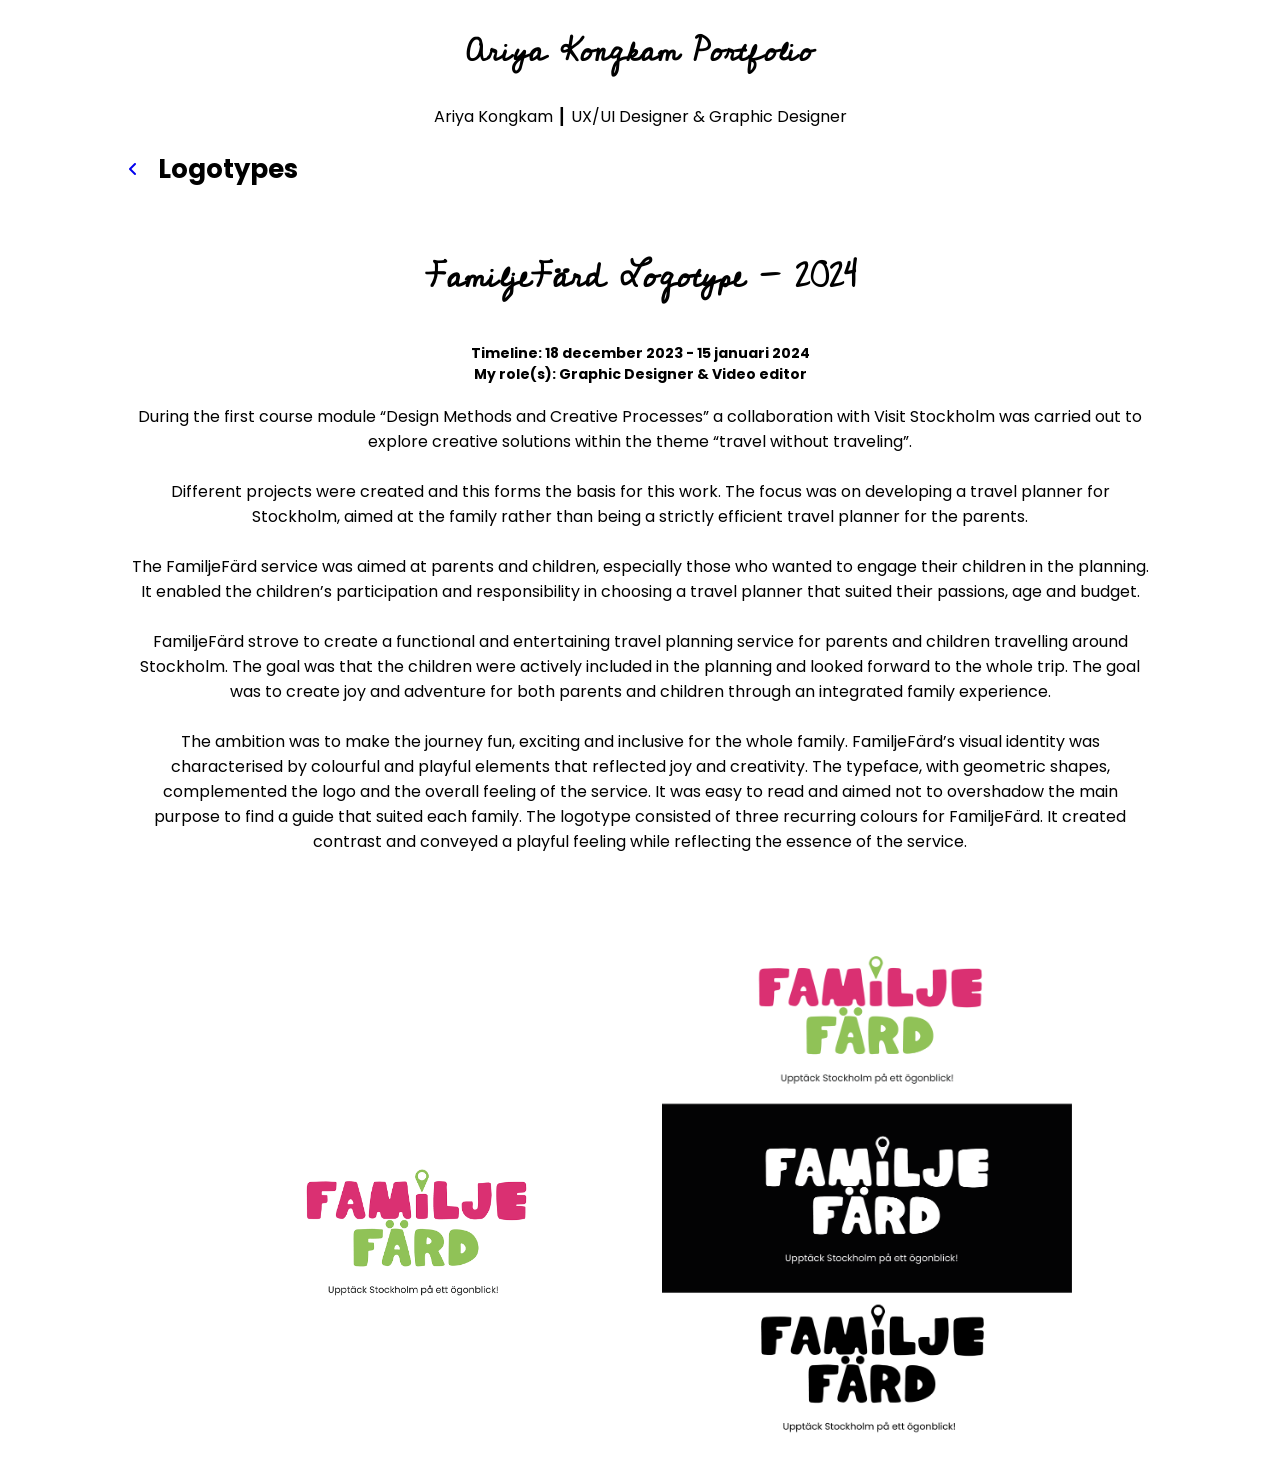
==== familjefard.html @ f7e3c741 "Add files via upload Initial portfolio upload" ====
<!DOCTYPE html>
<html>
    <head>
        <link rel="preconnect" href="https://fonts.googleapis.com">
        <link rel="preconnect" href="https://fonts.gstatic.com" crossorigin>
        <link href="https://fonts.googleapis.com/css2?family=Cedarville+Cursive&family=Poppins:ital,wght@0,100;0,200;0,300;0,400;0,500;0,600;0,700;0,800;0,900;1,100;1,200;1,300;1,400;1,500;1,600;1,700;1,800;1,900&display=swap" rel="stylesheet">

        <link rel="icon" type="image/x-icon" href="favi2.ico">
        <link rel="stylesheet" href="style.css">
        <title>Ariya Kongkam Portfolio</title>

        <link rel="stylesheet" href="https://cdnjs.cloudflare.com/ajax/libs/font-awesome/6.4.0/css/all.min.css">
    </head>

<body>
    <h1>Ariya Kongkam Portfolio</h1></a>
    <div class="underr">
        <a>Ariya Kongkam ┃ UX/UI Designer & Graphic Designer</a>
    </div>

<!--
<ul class="nav">
    <li><a href="#logotypes">Logotypes</a></li>
    <li><a href="#mockups">Mockups</a></li>
    <li><a href="#posters">Posters</a></li>
    <li><a href="">About Me</a></li>
    <li><a href="">Contact Me</a></li>
</ul>
-->

<div class="backicon">
    <a href="index.html"><i class="fa-solid fa-angle-left"></i></a>
    <h2>Logotypes</h2>
</div>

<div class="design">
    <h3>FamiljeFärd Logotype - 2024</h3>
    <h4>Timeline: 18 december 2023 - 15 januari 2024<br>
        My role(s): Graphic Designer & Video editor</h4>

    <p>During the first course module “Design Methods and Creative Processes” a collaboration with Visit Stockholm was carried out to explore creative solutions within the theme “travel without traveling”.<br><br>
        Different projects were created and this forms the basis for this work. The focus was on developing a travel planner for Stockholm, aimed at the family rather than being a strictly efficient travel planner for the parents.<br><br>
        The FamiljeFärd service was aimed at parents and children, especially those who wanted to engage their children in the planning. It enabled the children’s participation and responsibility in choosing a travel planner that suited their passions, age and budget.<br><br>
        FamiljeFärd strove to create a functional and entertaining travel planning service for parents and children travelling around Stockholm. The goal was that the children were actively included in the planning and looked forward to the whole trip. The goal was to create joy and adventure for both parents and children through an integrated family experience.<br><br>
        The ambition was to make the journey fun, exciting and inclusive for the whole family. FamiljeFärd’s visual identity was characterised by colourful and playful elements that reflected joy and creativity. The typeface, with geometric shapes, complemented the logo and the overall feeling of the service. It was easy to read and aimed not to overshadow the main purpose to find a guide that suited each family. The logotype consisted of three recurring colours for FamiljeFärd. It created contrast and conveyed a playful feeling while reflecting the essence of the service.</p>
    <img src="logotype_familjefard1.png"></a>
    <img src="logotype_familjefard.png"></a>
</div>

</body>
</html>
---- style.css ----
body{
    scroll-behavior: smooth;
    font-family: "Poppins", sans-serif;
    margin: 0px 10% 0px 10%;
}

h1{
    font-family: "Cedarville Cursive", cursive;
    font-size: 32px;
    text-align: center;
    list-style: none;
}

.underr{
    text-align: center;
}

h2{
    font-size: 26px;
}

h3{
    font-family: "Cedarville Cursive", cursive;
    font-size: 34px;
}

.p{
    font-size: 14px;
}

/* Poppins font */
.poppins-regular {
  font-family: "Poppins", sans-serif;
  font-weight: 400;
  font-style: normal;
}

.poppins-bold {
  font-family: "Poppins", sans-serif;
  font-weight: 700;
  font-style: normal;
}

/* Cederville Cursive */
.cedarville-cursive-regular {
  font-family: "Cedarville Cursive", cursive;
  font-weight: 400;
  font-style: normal;
}

/* Navigation */
.nav{
    list-style: none;
    padding: 0%;
    margin: 20px 0;
    display: flex;
    gap: 30px;
    justify-content: center;
}

.nav li a{
    text-decoration: none;
    color: black;
}

.nav li a:hover{
    font-weight: bold;
}

/* Images */
.imgs{
    margin-bottom: 5%;
    display: flex;
    gap: 50px;
    flex-wrap: wrap;
}

.imgs img{
    width: 300px;
    height: 250px;
    object-fit: cover;
    transition: 0.5s;
}

.imgs img:hover{
    opacity: 0.3;
}

/* Contact feild */
.contact-container{
    margin-left: 10%;
    display: flex;
    align-items: center;
    gap: 50px;
}

.contact-container img{
    width: 450px;
    max-height: 600px;
    border-radius: 50%;
}

.contacttext{
    max-width: 500px;
}

.contacttext h4{
    font-size: 26px;
    font-weight: bold;
}

/* design */
.design{
    text-align: center;
    justify-content: center;
}

.design img{
    width: 40%;
    height: 100%;
    padding: 20px;
}

.design h4{
    font-weight: bold;
    font-size: 14px;
}

.design p{
    margin-bottom: 8%;
}

/* Back icon */
.backicon{
    display: inline-flex;
    align-items: center;
    gap: 20px;
}

.aboutme-text{
    margin-bottom: 5%;
}
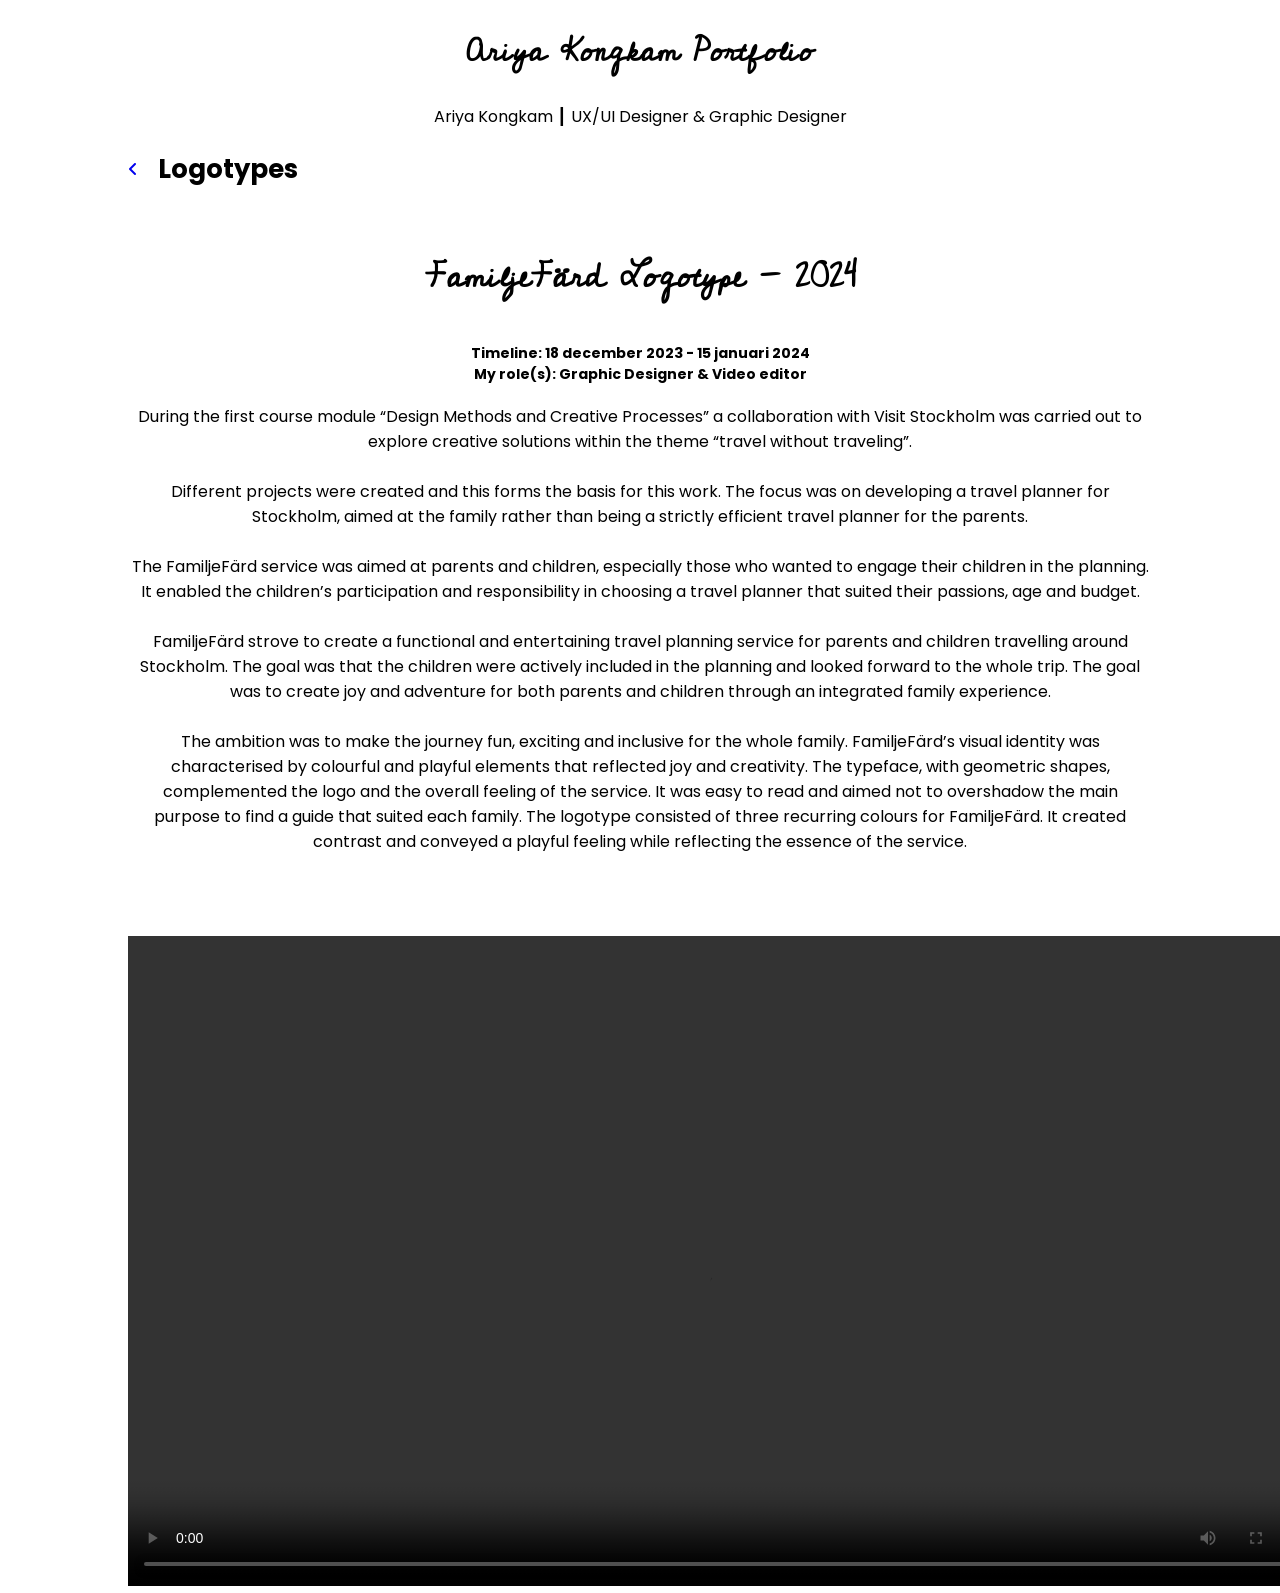
==== commit dce5b42c: "Update familjefard.html added video" ====
--- a/familjefard.html
+++ b/familjefard.html
@@ -43,9 +43,13 @@
         The FamiljeFärd service was aimed at parents and children, especially those who wanted to engage their children in the planning. It enabled the children’s participation and responsibility in choosing a travel planner that suited their passions, age and budget.<br><br>
         FamiljeFärd strove to create a functional and entertaining travel planning service for parents and children travelling around Stockholm. The goal was that the children were actively included in the planning and looked forward to the whole trip. The goal was to create joy and adventure for both parents and children through an integrated family experience.<br><br>
         The ambition was to make the journey fun, exciting and inclusive for the whole family. FamiljeFärd’s visual identity was characterised by colourful and playful elements that reflected joy and creativity. The typeface, with geometric shapes, complemented the logo and the overall feeling of the service. It was easy to read and aimed not to overshadow the main purpose to find a guide that suited each family. The logotype consisted of three recurring colours for FamiljeFärd. It created contrast and conveyed a playful feeling while reflecting the essence of the service.</p>
+    <video width="1200" height="650" controls>
+        <source src="video_familjefard.mp4" type="video_familjefard/mp4"
+            </video>
     <img src="logotype_familjefard1.png"></a>
     <img src="logotype_familjefard.png"></a>
 </div>
 
 </body>
-</html>+
+</html>
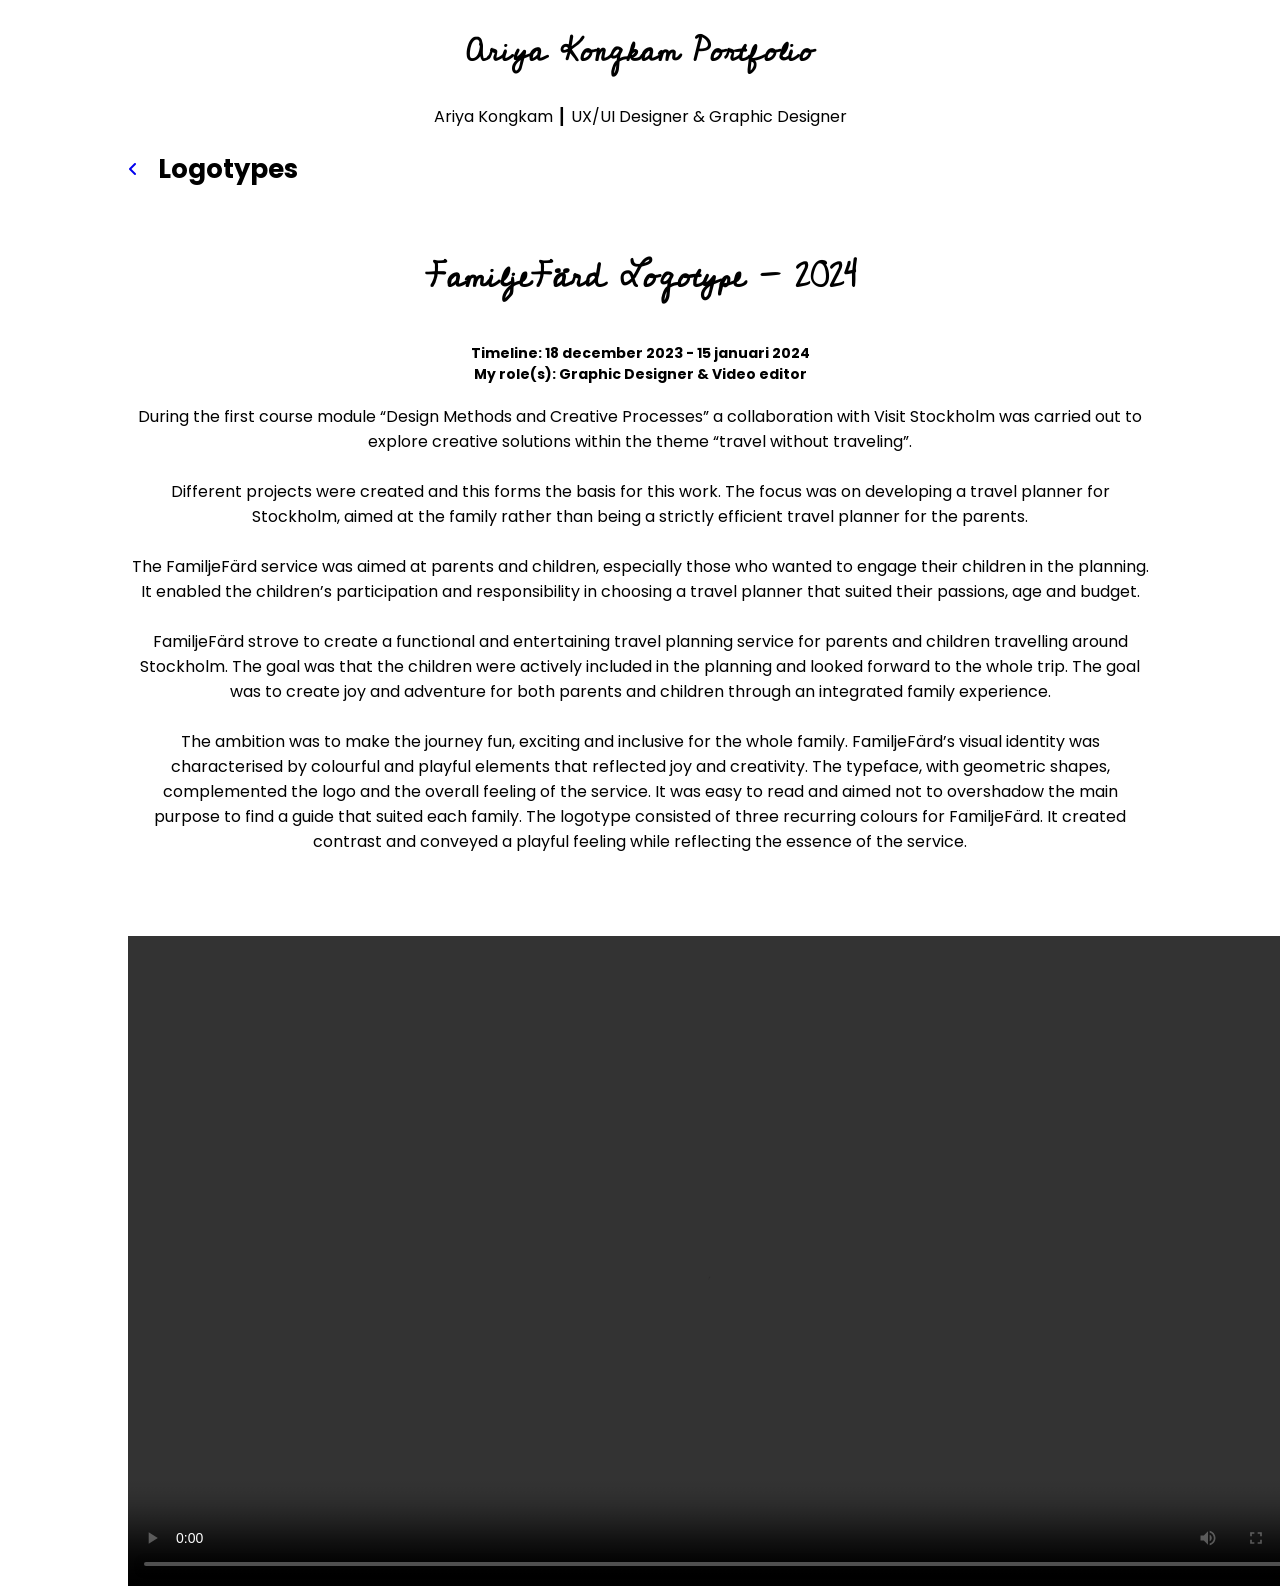
==== commit ef43f8a7: "Update familjefard.html fixed video" ====
--- a/familjefard.html
+++ b/familjefard.html
@@ -44,7 +44,8 @@
         FamiljeFärd strove to create a functional and entertaining travel planning service for parents and children travelling around Stockholm. The goal was that the children were actively included in the planning and looked forward to the whole trip. The goal was to create joy and adventure for both parents and children through an integrated family experience.<br><br>
         The ambition was to make the journey fun, exciting and inclusive for the whole family. FamiljeFärd’s visual identity was characterised by colourful and playful elements that reflected joy and creativity. The typeface, with geometric shapes, complemented the logo and the overall feeling of the service. It was easy to read and aimed not to overshadow the main purpose to find a guide that suited each family. The logotype consisted of three recurring colours for FamiljeFärd. It created contrast and conveyed a playful feeling while reflecting the essence of the service.</p>
     <video width="1200" height="650" controls>
-        <source src="video_familjefard.mp4" type="video_familjefard/mp4"
+        <source src="video_familjefard.mp4" type="video/mp4"
+            Your browser does not support the video tag.
             </video>
     <img src="logotype_familjefard1.png"></a>
     <img src="logotype_familjefard.png"></a>
@@ -53,3 +54,4 @@
 </body>
 
 </html>
+
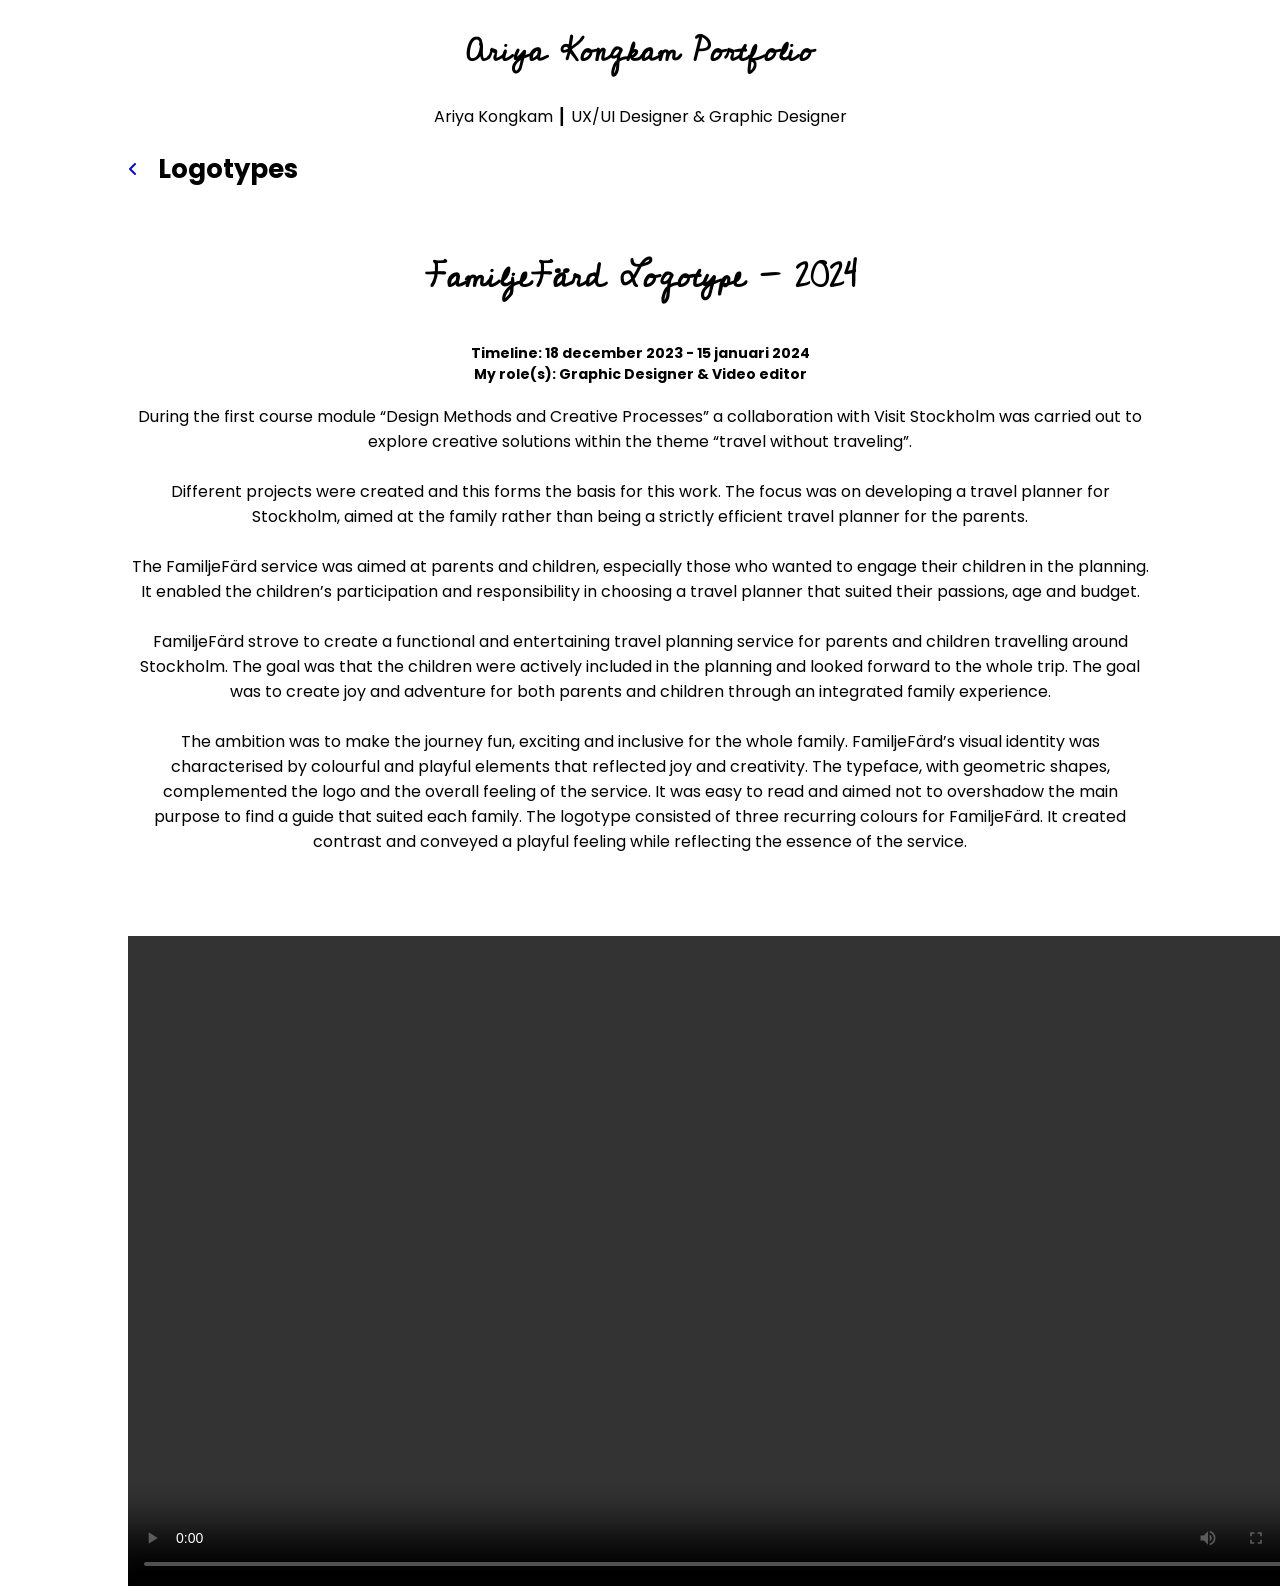
==== commit 5f019af8: "Update familjefard.html images were not appearing, fixed" ====
--- a/familjefard.html
+++ b/familjefard.html
@@ -47,11 +47,12 @@
         <source src="video_familjefard.mp4" type="video/mp4"
             Your browser does not support the video tag.
             </video>
-    <img src="logotype_familjefard1.png"></a>
-    <img src="logotype_familjefard.png"></a>
+    <img src="logotype_familjefard1.png">
+    <img src="logotype_familjefard.png">
 </div>
 
 </body>
 
 </html>
 
+
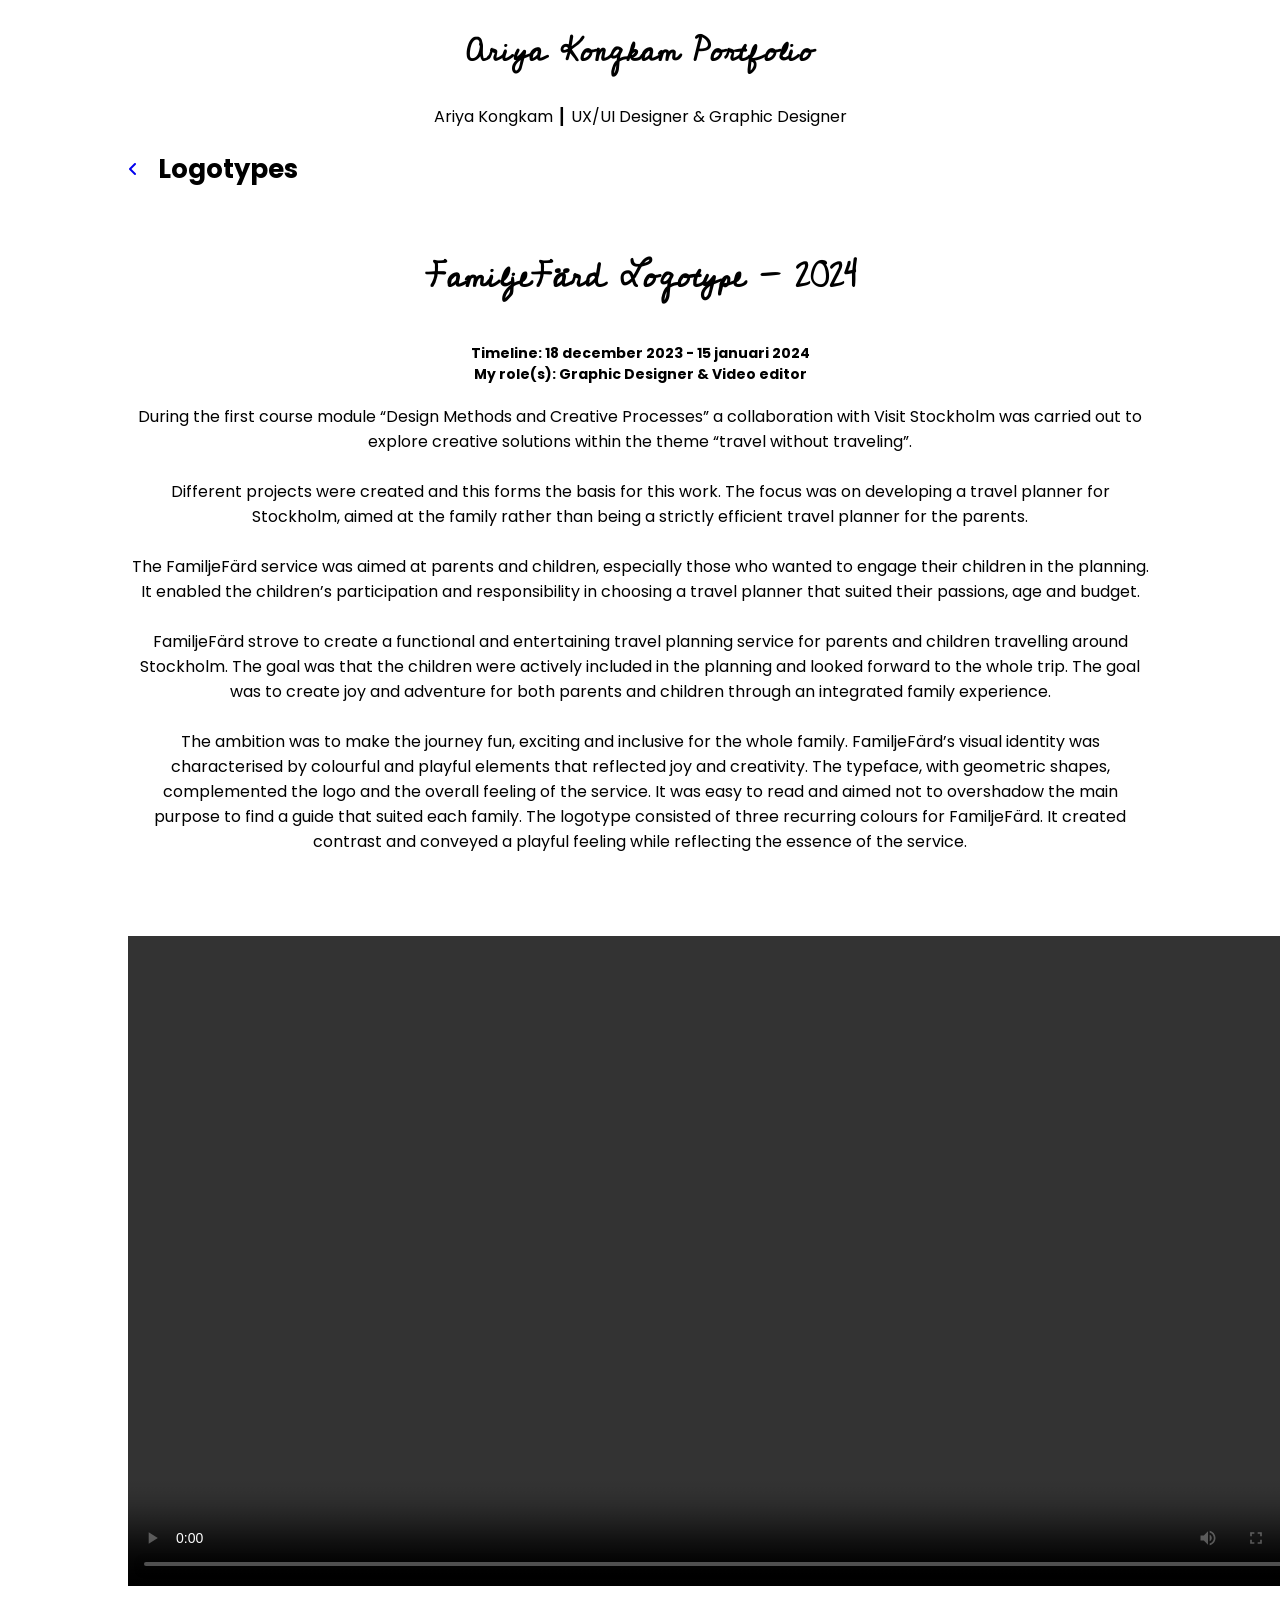
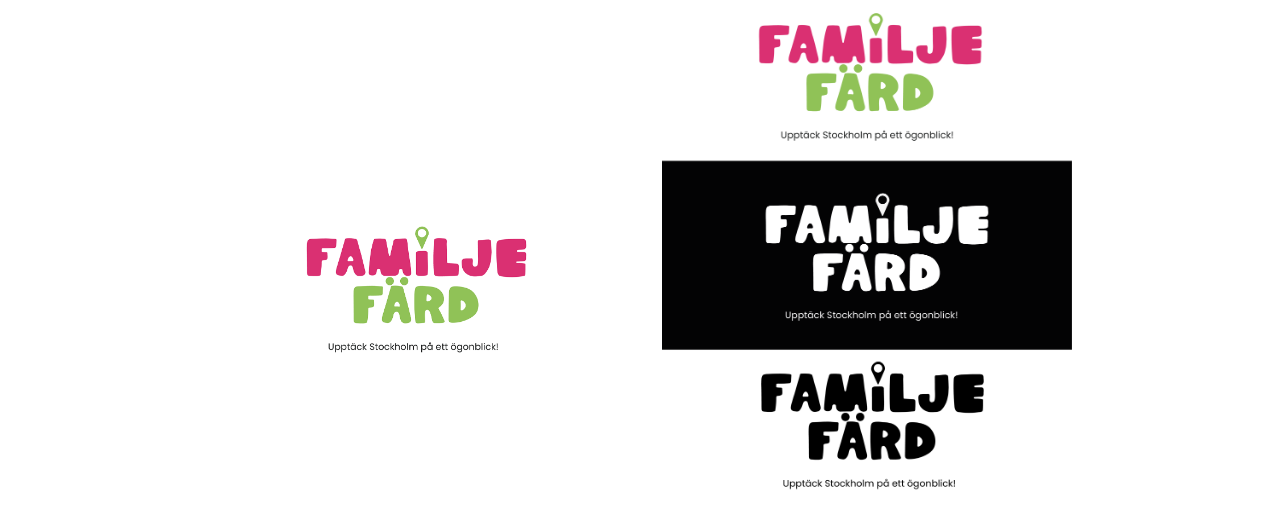
==== commit 53f66da0: "Update familjefard.html fixed images 1.3" ====
--- a/familjefard.html
+++ b/familjefard.html
@@ -13,7 +13,7 @@
     </head>
 
 <body>
-    <h1>Ariya Kongkam Portfolio</h1></a>
+    <h1>Ariya Kongkam Portfolio</h1>
     <div class="underr">
         <a>Ariya Kongkam ┃ UX/UI Designer & Graphic Designer</a>
     </div>
@@ -43,12 +43,13 @@
         The FamiljeFärd service was aimed at parents and children, especially those who wanted to engage their children in the planning. It enabled the children’s participation and responsibility in choosing a travel planner that suited their passions, age and budget.<br><br>
         FamiljeFärd strove to create a functional and entertaining travel planning service for parents and children travelling around Stockholm. The goal was that the children were actively included in the planning and looked forward to the whole trip. The goal was to create joy and adventure for both parents and children through an integrated family experience.<br><br>
         The ambition was to make the journey fun, exciting and inclusive for the whole family. FamiljeFärd’s visual identity was characterised by colourful and playful elements that reflected joy and creativity. The typeface, with geometric shapes, complemented the logo and the overall feeling of the service. It was easy to read and aimed not to overshadow the main purpose to find a guide that suited each family. The logotype consisted of three recurring colours for FamiljeFärd. It created contrast and conveyed a playful feeling while reflecting the essence of the service.</p>
-    <video width="1200" height="650" controls>
-        <source src="video_familjefard.mp4" type="video/mp4"
-            Your browser does not support the video tag.
-            </video>
-    <img src="logotype_familjefard1.png">
-    <img src="logotype_familjefard.png">
+<video width="1200" height="650" controls>
+    <source src="video_familjefard.mp4" type="video/mp4">
+    Your browser does not support the video tag.
+</video>
+
+<img src="logotype_familjefard1.png">
+<img src="logotype_familjefard.png">
 </div>
 
 </body>
@@ -56,3 +57,5 @@
 </html>
 
 
+
+
